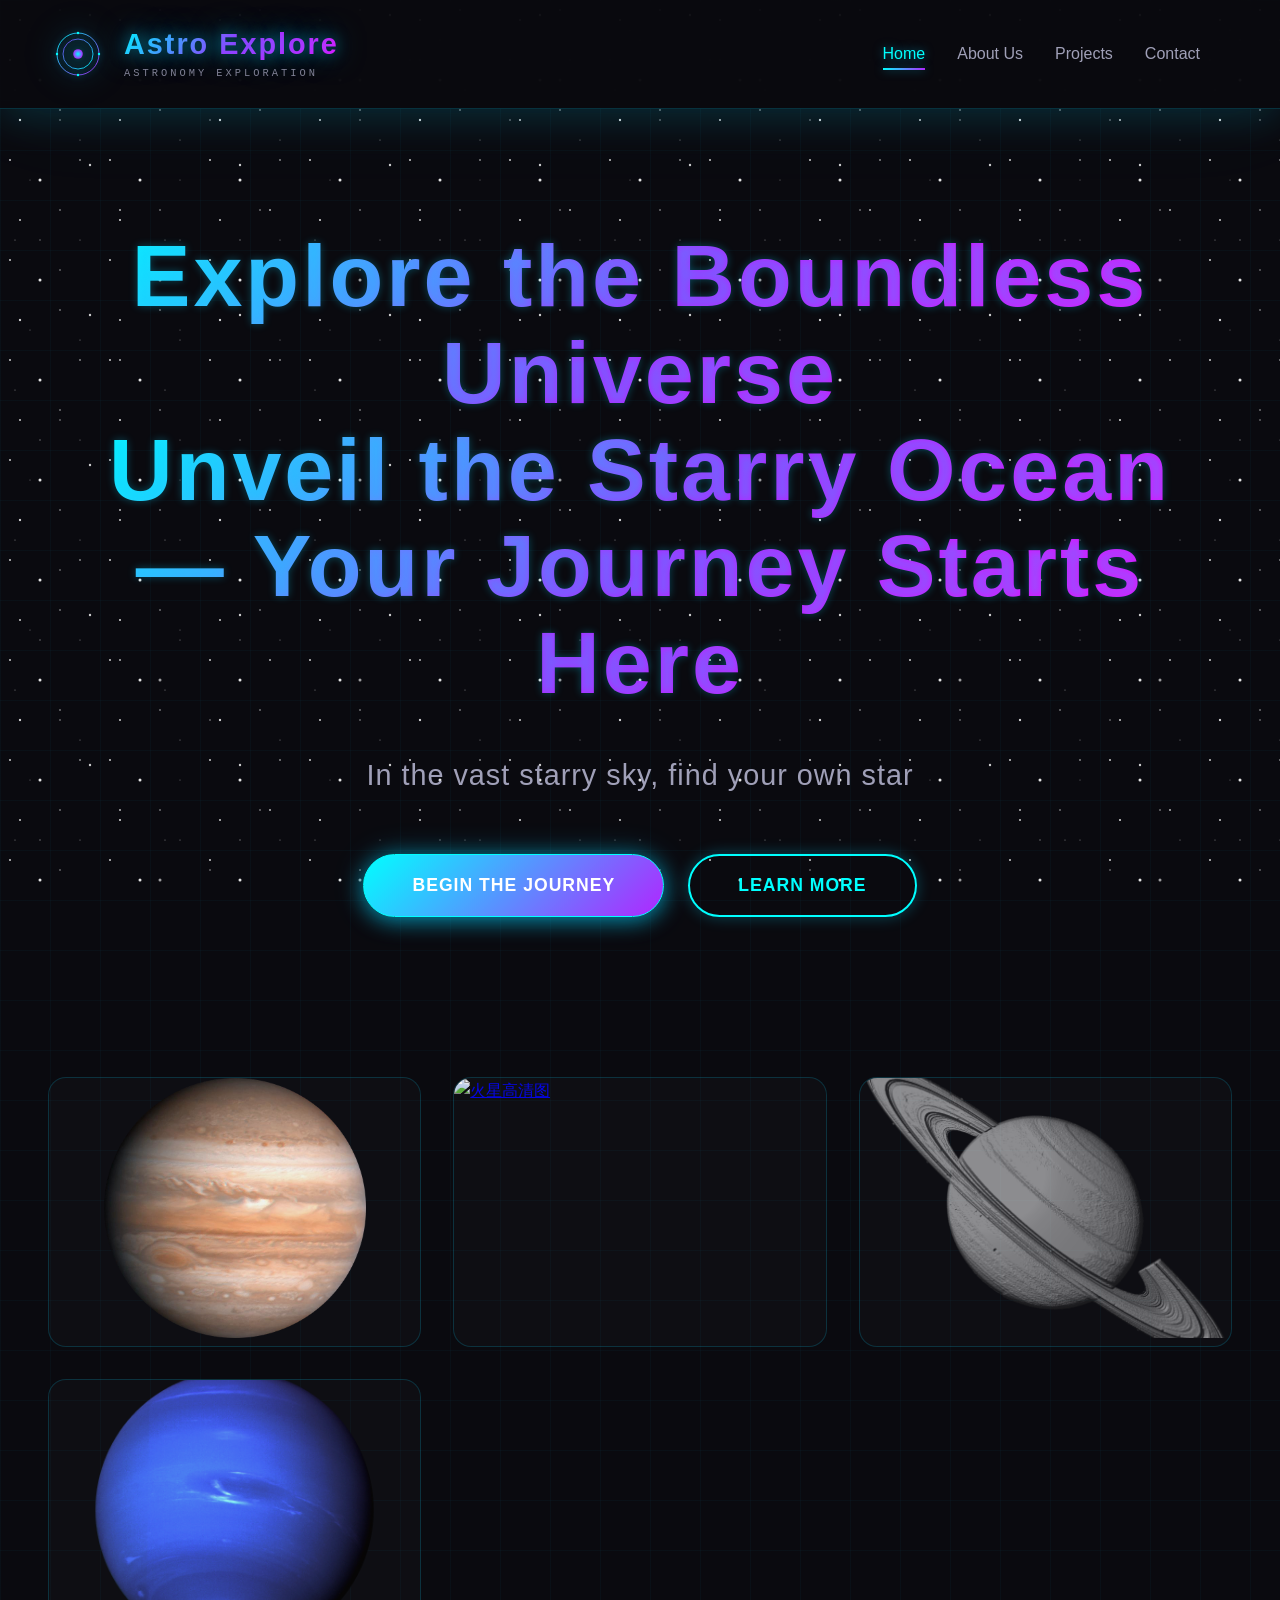
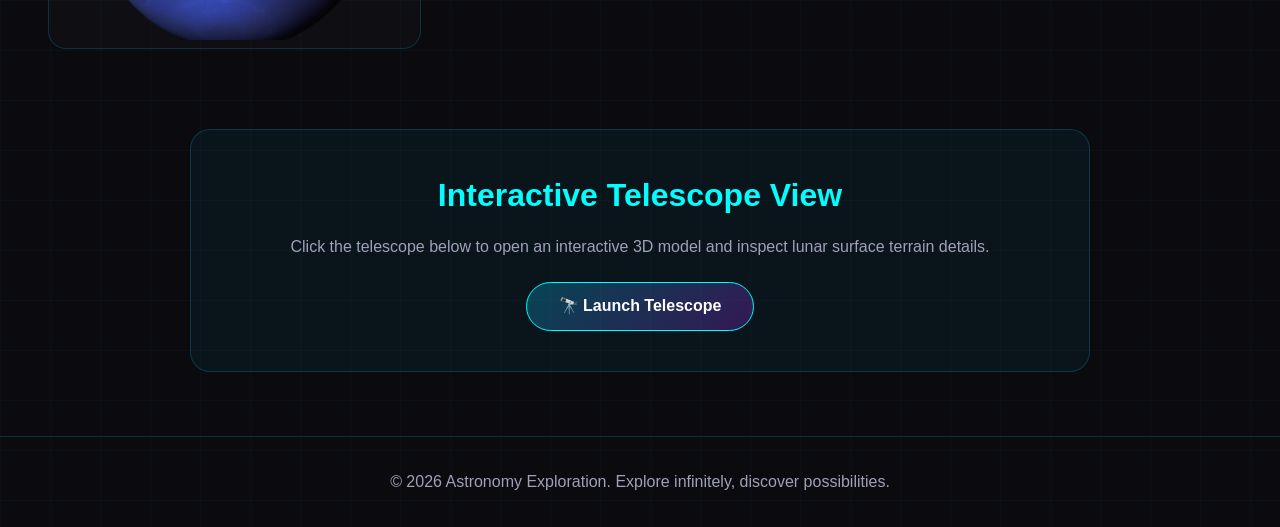
==== index.html @ 8b3b0488 "Replace repository with local Astronomy exploration site Made-with: Cursor" ====
<!DOCTYPE html>
<html lang="zh-CN">
<head>
    <meta charset="UTF-8">
    <meta name="viewport" content="width=device-width, initial-scale=1.0">
    <title data-i18n="title">天文探索 - 探索宇宙的奥秘</title>
    <link rel="stylesheet" href="styles.css">
</head>
<body>
    <!-- 星空背景 -->
    <div class="stars"></div>
    <div class="stars2"></div>
    <div class="stars3"></div>

    <!-- 导航栏 -->
    <nav class="navbar">
        <div class="nav-container">
            <div class="logo">
                <div class="logo-icon-wrapper">
                    <svg class="logo-icon" viewBox="0 0 100 100" xmlns="http://www.w3.org/2000/svg">
                        <!-- 外层轨道 -->
                        <circle class="orbit orbit-1" cx="50" cy="50" r="35" fill="none" stroke="url(#gradient1)" stroke-width="1.5"/>
                        <!-- 中层轨道 -->
                        <circle class="orbit orbit-2" cx="50" cy="50" r="25" fill="none" stroke="url(#gradient2)" stroke-width="1.5"/>
                        <!-- 中心星体 -->
                        <circle class="core" cx="50" cy="50" r="8" fill="url(#gradient3)"/>
                        <!-- 外层星点 -->
                        <circle class="star star-1" cx="50" cy="15" r="2" fill="#00ffff"/>
                        <circle class="star star-2" cx="85" cy="50" r="2" fill="#00ffff"/>
                        <circle class="star star-3" cx="50" cy="85" r="2" fill="#00ffff"/>
                        <circle class="star star-4" cx="15" cy="50" r="2" fill="#00ffff"/>
                        <!-- 渐变定义 -->
                        <defs>
                            <linearGradient id="gradient1" x1="0%" y1="0%" x2="100%" y2="100%">
                                <stop offset="0%" style="stop-color:#00ffff;stop-opacity:1" />
                                <stop offset="100%" style="stop-color:#b026ff;stop-opacity:1" />
                            </linearGradient>
                            <linearGradient id="gradient2" x1="0%" y1="0%" x2="100%" y2="100%">
                                <stop offset="0%" style="stop-color:#7c3aed;stop-opacity:1" />
                                <stop offset="100%" style="stop-color:#00ffff;stop-opacity:1" />
                            </linearGradient>
                            <radialGradient id="gradient3" cx="50%" cy="50%">
                                <stop offset="0%" style="stop-color:#00ffff;stop-opacity:1" />
                                <stop offset="100%" style="stop-color:#b026ff;stop-opacity:1" />
                            </radialGradient>
                        </defs>
                    </svg>
                </div>
                <div class="logo-text-wrapper">
                    <span class="logo-text" data-i18n="logo">天文探索</span>
                    <span class="logo-subtitle" data-i18n="logo.subtitle">ASTRONOMY EXPLORATION</span>
                </div>
            </div>
            <ul class="nav-menu">
                <li><a href="#" class="nav-link active" data-tab="home" data-i18n="nav.home">主页</a></li>
                <li><a href="#" class="nav-link" data-tab="about" data-i18n="nav.about">关于我们</a></li>
                <li><a href="#" class="nav-link" data-tab="projects" data-i18n="nav.projects">项目介绍</a></li>
                <li><a href="#" class="nav-link" data-tab="contact" data-i18n="nav.contact">联系我</a></li>
                <li>
                    <button class="lang-toggle" id="langToggle" title="切换语言">
                        <span class="lang-text">EN</span>
                    </button>
                </li>
            </ul>
        </div>
    </nav>

    <!-- 主内容区域 -->
    <main class="main-content">
        <!-- 主页 -->
        <section id="home" class="tab-content active">
            <div class="hero-section">
                <h1 class="hero-title">
                    <span class="title-line" data-i18n="hero.title1">探索无限宇宙</span>
                    <span class="title-line" data-i18n="hero.title2">揭秘星辰大海，从这里开始</span>
                </h1>
                <p class="hero-subtitle" data-i18n="hero.subtitle">在浩瀚的星空中，寻找属于你的那颗星</p>
                <div class="hero-buttons">
                    <button class="btn btn-primary" data-i18n="hero.btn1">开启旅程</button>
                    <button class="btn btn-secondary" data-i18n="hero.btn2">了解更多</button>
                </div>
            </div>
            <div class="celestial-gallery">
                <a class="celestial-link-card" href="jupiter.html" aria-label="查看木星详细页">
                    <img class="feature-image feature-image-blend jupiter-full" src="assets/images/planets/jupiter.png" alt="木星高清图">
                </a>
                <a class="celestial-link-card" href="mars.html" aria-label="查看火星详细页">
                    <img class="feature-image feature-image-blend mars-full" src="assets/images/planets/mars.png" alt="火星高清图">
                </a>
                <a class="celestial-link-card" href="saturn.html" aria-label="查看土星详细页">
                    <img class="feature-image feature-image-blend" src="assets/images/planets/saturn.png" alt="土星高清图">
                </a>
                <a class="celestial-link-card" href="neptune.html" aria-label="查看海王星详细页">
                    <img class="feature-image feature-image-blend" src="assets/images/planets/neptune.png" alt="海王星高清图">
                </a>
            </div>

            <section class="telescope-zone">
                <h2 data-i18n="telescope.title">望远镜互动观测</h2>
                <p data-i18n="telescope.desc">点击下方望远镜，打开可旋转的 3D 模型，查看月球表面地形细节。</p>
                <button class="telescope-btn" id="openTelescope" type="button" data-i18n="telescope.btn">
                    <span class="telescope-icon">🔭</span>
                    <span class="telescope-label">启动望远镜</span>
                </button>
            </section>
        </section>

        <!-- 关于我们 -->
        <section id="about" class="tab-content">
            <div class="content-wrapper">
                <h2 class="section-title" data-i18n="about.title">关于我们</h2>
                <div class="about-sections">
                    <article class="about-block">
                        <h3 data-i18n="about.bg.title">背景介绍</h3>
                        <p data-i18n="about.bg.text">天文探索团队源于成员对宇宙的持续兴趣与学术探索的热情。团队以观测实践与理论学习相结合的方式，围绕基础天文现象、星空文化及科学传播展开活动。在持续的学习与实践中，成员逐步建立起对天文学的系统认知，并尝试将专业知识转化为面向公众的科普内容，提升科学传播能力。</p>
                    </article>
                    <article class="about-block">
                        <h3 data-i18n="about.team.title">团队与合作机构</h3>
                        <p data-i18n="about.team.text">团队成员由具备不同兴趣方向的高中生组成，分工涵盖观测记录、基础数据整理、内容撰写与视觉呈现等。团队在校内外积极开展交流，与学校社团、天文爱好者组织及科普平台建立合作关系，参与观测活动与科普实践。通过协作与项目推进，团队不断提升成员的研究能力、沟通能力与跨领域合作能力。</p>
                    </article>
                    <article class="about-block">
                        <h3 data-i18n="about.mission.title">使命与愿景</h3>
                        <p class="about-mission-body">
                            <strong data-i18n="about.mission.label1">使命：</strong><span data-i18n="about.mission.p1">让高质量的天文知识与观测体验触达更多人。</span><br>
                            <strong data-i18n="about.mission.label2">愿景：</strong><span data-i18n="about.mission.p2">成为连接星空与公众的可靠桥梁，陪伴每一位探索者仰望夜空、理解宇宙。</span>
                        </p>
                    </article>
                </div>
            </div>
        </section>

        <!-- 项目介绍 -->
        <section id="projects" class="tab-content">
            <div class="content-wrapper">
                <h2 class="section-title" data-i18n="projects.title">项目介绍</h2>
                <div class="projects-grid">
                    <div class="project-card">
                        <div class="project-image">
                            <div class="project-icon">🌀</div>
                        </div>
                        <div class="project-info">
                            <h3 data-i18n="projects.p1.title">Minnie-Astrophysics</h3>
                            <p data-i18n="projects.p1.desc">基于 LIGO 真实数据，围绕 GW150914 与 GW170817 完成引力波信号的频谱分析、滤波清洗、Q-transform 可视化与音频化（WAV）流程，将“时空涟漪”转化为可看、可听的科研体验。</p>
                            <a class="project-link" href="minnie-astrophysics.html" data-i18n="projects.p1.link">查看项目详情</a>
                        </div>
                    </div>
                    <div class="project-card">
                        <div class="project-image">
                            <div class="project-icon">⭐</div>
                        </div>
                        <div class="project-info">
                            <h3 data-i18n="projects.p2.title">深空天体摄影</h3>
                            <p data-i18n="projects.p2.desc">使用专业设备拍摄深空天体，包括星云、星系、星团等，记录宇宙的壮美。</p>
                            <div class="project-tags">
                                <span data-i18n="projects.p2.tag1">摄影</span>
                                <span data-i18n="projects.p2.tag2">深空</span>
                                <span data-i18n="projects.p2.tag3">后期</span>
                            </div>
                        </div>
                    </div>
                    <div class="project-card">
                        <div class="project-image">
                            <div class="project-icon">🛰️</div>
                        </div>
                        <div class="project-info">
                            <h3 data-i18n="projects.p3.title">卫星追踪系统</h3>
                            <p data-i18n="projects.p3.desc">开发实时卫星追踪系统，预测卫星过境时间，帮助天文爱好者观测人造卫星。</p>
                            <div class="project-tags">
                                <span data-i18n="projects.p3.tag1">开发</span>
                                <span data-i18n="projects.p3.tag2">追踪</span>
                                <span data-i18n="projects.p3.tag3">预测</span>
                            </div>
                        </div>
                    </div>
                </div>
            </div>
        </section>

        <!-- 联系我 -->
        <section id="contact" class="tab-content">
            <div class="content-wrapper">
                <h2 class="section-title" data-i18n="contact.title">联系我</h2>
                <div class="contact-container">
                    <div class="contact-info">
                        <h3 data-i18n="contact.subtitle">让我们一起探索宇宙</h3>
                        <p data-i18n="contact.desc">如果您对天文学感兴趣，或者想要交流观测经验，欢迎与我联系！</p>
                        <div class="contact-methods">
                            <div class="contact-item">
                                <span class="contact-icon">📧</span>
                                <div>
                                    <h4 data-i18n="contact.email.label">邮箱</h4>
                                    <p>tengziyu0923@icloud.com</p>
                                </div>
                            </div>
                            <div class="contact-item">
                                <span class="contact-icon">📞</span>
                                <div>
                                    <h4 data-i18n="contact.social.label">电话</h4>
                                    <p data-i18n="contact.social.desc">+86 16622374420</p>
                                </div>
                            </div>
                            <div class="contact-item">
                                <span class="contact-icon">📍</span>
                                <div>
                                    <h4 data-i18n="contact.location.label">位置</h4>
                                    <p data-i18n="contact.location.desc">中国 · 北京</p>
                                </div>
                            </div>
                        </div>
                    </div>
                    <form class="contact-form">
                        <div class="form-group">
                            <label for="name" data-i18n="contact.form.name">姓名</label>
                            <input type="text" id="name" name="name" data-i18n-placeholder="contact.form.namePlaceholder" placeholder="请输入您的姓名" required>
                        </div>
                        <div class="form-group">
                            <label for="email" data-i18n="contact.form.email">邮箱</label>
                            <input type="email" id="email" name="email" data-i18n-placeholder="contact.form.emailPlaceholder" placeholder="请输入您的邮箱" required>
                        </div>
                        <div class="form-group">
                            <label for="subject" data-i18n="contact.form.subject">主题</label>
                            <input type="text" id="subject" name="subject" data-i18n-placeholder="contact.form.subjectPlaceholder" placeholder="请输入邮件主题" required>
                        </div>
                        <div class="form-group">
                            <label for="message" data-i18n="contact.form.message">留言</label>
                            <textarea id="message" name="message" rows="5" data-i18n-placeholder="contact.form.messagePlaceholder" placeholder="请输入您的留言..." required></textarea>
                        </div>
                        <button type="submit" class="btn btn-primary btn-block" data-i18n="contact.form.submit">发送消息</button>
                    </form>
                </div>
            </div>
        </section>
    </main>

    <div class="model-modal" id="terrainModal" aria-hidden="true">
        <div class="model-modal-content">
            <button class="model-close" id="closeTelescope" type="button" aria-label="关闭">×</button>
            <h3 data-i18n="telescope.modalTitle">月球地形 3D 观测（Sketchfab）</h3>
            <iframe
                title="Moon terrain model"
                frameborder="0"
                allowfullscreen
                mozallowfullscreen="true"
                webkitallowfullscreen="true"
                allow="autoplay; fullscreen; xr-spatial-tracking"
                xr-spatial-tracking
                execution-while-out-of-viewport
                execution-while-not-rendered
                web-share
                src="https://sketchfab.com/models/ce9c009b517b421eab8c8429b536382f/embed">
            </iframe>
        </div>
    </div>

    <!-- 页脚 -->
    <footer class="footer">
        <p>&copy; 2026 <span data-i18n="footer.brand">天文探索</span>. <span data-i18n="footer.text">探索无限，发现可能.</span></p>
    </footer>

    <script src="script.js"></script>
</body>
</html>
---- styles.css ----
* {
    margin: 0;
    padding: 0;
    box-sizing: border-box;
}

:root {
    --primary-color: #00d4ff;
    --secondary-color: #7c3aed;
    --accent-color: #ff006e;
    --neon-cyan: #00ffff;
    --neon-purple: #b026ff;
    --neon-pink: #ff00ff;
    --bg-dark: #0a0a0f;
    --bg-darker: #050508;
    --text-primary: #ffffff;
    --text-secondary: #a0a0b8;
    --card-bg: rgba(0, 212, 255, 0.05);
    --border-color: rgba(0, 212, 255, 0.2);
    --glow-color: rgba(0, 212, 255, 0.5);
}

body {
    font-family: 'Segoe UI', 'Microsoft YaHei', Tahoma, Geneva, Verdana, sans-serif;
    background: var(--bg-dark);
    background-image: 
        linear-gradient(rgba(0, 212, 255, 0.03) 1px, transparent 1px),
        linear-gradient(90deg, rgba(0, 212, 255, 0.03) 1px, transparent 1px);
    background-size: 50px 50px;
    color: var(--text-primary);
    line-height: 1.6;
    overflow-x: hidden;
    position: relative;
    min-height: 100vh;
}

/* 星空背景动画 */
.stars, .stars2, .stars3 {
    position: fixed;
    top: 0;
    left: 0;
    width: 100%;
    height: 100%;
    pointer-events: none;
    z-index: 0;
}

.stars {
    background: transparent url('data:image/svg+xml,<svg xmlns="http://www.w3.org/2000/svg" width="100" height="100"><circle cx="20" cy="20" r="1" fill="white" opacity="0.8"/><circle cx="80" cy="40" r="0.5" fill="white" opacity="0.6"/><circle cx="40" cy="80" r="1.5" fill="white" opacity="0.9"/><circle cx="60" cy="10" r="0.8" fill="white" opacity="0.7"/><circle cx="10" cy="60" r="1" fill="white" opacity="0.8"/></svg>') repeat;
    animation: moveStars 200s linear infinite;
}

.stars2 {
    background: transparent url('data:image/svg+xml,<svg xmlns="http://www.w3.org/2000/svg" width="150" height="150"><circle cx="30" cy="30" r="0.5" fill="white" opacity="0.5"/><circle cx="120" cy="60" r="1" fill="white" opacity="0.7"/><circle cx="60" cy="120" r="0.8" fill="white" opacity="0.6"/><circle cx="90" cy="15" r="1.2" fill="white" opacity="0.8"/><circle cx="15" cy="90" r="0.6" fill="white" opacity="0.5"/></svg>') repeat;
    animation: moveStars 150s linear infinite;
}

.stars3 {
    background: transparent url('data:image/svg+xml,<svg xmlns="http://www.w3.org/2000/svg" width="200" height="200"><circle cx="40" cy="40" r="0.8" fill="white" opacity="0.4"/><circle cx="160" cy="80" r="1.5" fill="white" opacity="0.6"/><circle cx="80" cy="160" r="1" fill="white" opacity="0.5"/><circle cx="120" cy="20" r="0.7" fill="white" opacity="0.4"/><circle cx="20" cy="120" r="1.2" fill="white" opacity="0.5"/></svg>') repeat;
    animation: moveStars 100s linear infinite;
}

@keyframes moveStars {
    from {
        transform: translateY(0);
    }
    to {
        transform: translateY(-2000px);
    }
}

/* 导航栏 */
.navbar {
    position: fixed;
    top: 0;
    width: 100%;
    background: rgba(10, 10, 15, 0.9);
    backdrop-filter: blur(30px);
    border-bottom: 1px solid var(--border-color);
    box-shadow: 0 8px 40px rgba(0, 212, 255, 0.15), 0 0 100px rgba(0, 212, 255, 0.05);
    z-index: 1000;
    padding: 1.5rem 0;
}

.nav-container {
    max-width: 1400px;
    margin: 0 auto;
    display: flex;
    justify-content: space-between;
    align-items: center;
    padding: 0 3rem;
}

.logo {
    display: flex;
    align-items: center;
    gap: 1rem;
    position: relative;
    cursor: pointer;
    transition: all 0.3s ease;
}

.logo:hover {
    transform: scale(1.02);
}

.logo-icon-wrapper {
    position: relative;
    width: 60px;
    height: 60px;
    display: flex;
    align-items: center;
    justify-content: center;
}

.logo-icon {
    width: 100%;
    height: 100%;
    filter: drop-shadow(0 0 15px var(--glow-color));
    animation: logo-rotate 20s linear infinite;
}

.logo-icon .orbit {
    animation: orbit-rotate 15s linear infinite;
    filter: drop-shadow(0 0 5px var(--glow-color));
}

.logo-icon .orbit-2 {
    animation: orbit-rotate-reverse 12s linear infinite;
}

.logo-icon .core {
    animation: core-pulse 3s ease-in-out infinite;
    filter: drop-shadow(0 0 10px var(--glow-color));
}

.logo-icon .star {
    animation: star-twinkle 2s ease-in-out infinite;
    filter: drop-shadow(0 0 8px var(--glow-color));
}

.logo-icon .star-1 {
    animation-delay: 0s;
}

.logo-icon .star-2 {
    animation-delay: 0.5s;
}

.logo-icon .star-3 {
    animation-delay: 1s;
}

.logo-icon .star-4 {
    animation-delay: 1.5s;
}

@keyframes logo-rotate {
    from {
        transform: rotate(0deg);
    }
    to {
        transform: rotate(360deg);
    }
}

@keyframes orbit-rotate {
    from {
        transform: rotate(0deg);
        transform-origin: 50px 50px;
    }
    to {
        transform: rotate(360deg);
        transform-origin: 50px 50px;
    }
}

@keyframes orbit-rotate-reverse {
    from {
        transform: rotate(360deg);
        transform-origin: 50px 50px;
    }
    to {
        transform: rotate(0deg);
        transform-origin: 50px 50px;
    }
}

@keyframes core-pulse {
    0%, 100% {
        r: 8;
        opacity: 1;
    }
    50% {
        r: 10;
        opacity: 0.8;
    }
}

@keyframes star-twinkle {
    0%, 100% {
        opacity: 1;
        r: 2;
    }
    50% {
        opacity: 0.3;
        r: 1.5;
    }
}

.logo-text-wrapper {
    display: flex;
    flex-direction: column;
    gap: 0.2rem;
}

.logo-text {
    font-size: 1.8rem;
    font-weight: 700;
    color: var(--text-primary);
    text-shadow: 0 0 15px var(--glow-color), 0 0 30px rgba(0, 212, 255, 0.5);
    letter-spacing: 2px;
    line-height: 1.2;
    background: linear-gradient(135deg, var(--neon-cyan), var(--neon-purple), var(--neon-pink));
    -webkit-background-clip: text;
    -webkit-text-fill-color: transparent;
    background-clip: text;
    position: relative;
}

.logo-subtitle {
    font-size: 0.65rem;
    font-weight: 400;
    color: var(--text-secondary);
    letter-spacing: 3px;
    text-transform: uppercase;
    opacity: 0.8;
    font-family: 'Courier New', monospace;
}

.nav-menu {
    display: flex;
    list-style: none;
    gap: 2rem;
}

.nav-link {
    color: var(--text-secondary);
    text-decoration: none;
    font-size: 1rem;
    transition: all 0.3s ease;
    position: relative;
    padding: 0.5rem 0;
}

.nav-link::after {
    content: '';
    position: absolute;
    bottom: 0;
    left: 0;
    width: 0;
    height: 2px;
    background: linear-gradient(90deg, var(--neon-cyan), var(--neon-purple));
    box-shadow: 0 0 10px var(--glow-color);
    transition: width 0.3s ease;
}

.nav-link:hover,
.nav-link.active {
    color: var(--neon-cyan);
    text-shadow: 0 0 10px var(--glow-color);
}

.nav-link:hover::after,
.nav-link.active::after {
    width: 100%;
}

/* 主内容区域 */
.main-content {
    position: relative;
    z-index: 1;
    margin-top: 100px;
    min-height: calc(100vh - 100px);
}

.tab-content {
    display: none;
    animation: fadeIn 0.5s ease-in;
}

.tab-content.active {
    display: block;
}

@keyframes fadeIn {
    from {
        opacity: 0;
        transform: translateY(20px);
    }
    to {
        opacity: 1;
        transform: translateY(0);
    }
}

.content-wrapper {
    max-width: 1400px;
    margin: 0 auto;
    padding: 5rem 3rem;
}

.section-title {
    font-size: 3.5rem;
    margin-bottom: 4rem;
    text-align: center;
    background: linear-gradient(135deg, var(--neon-cyan), var(--neon-purple), var(--neon-pink));
    -webkit-background-clip: text;
    -webkit-text-fill-color: transparent;
    background-clip: text;
    text-shadow: 0 0 40px var(--glow-color);
    position: relative;
    font-weight: 800;
    letter-spacing: 4px;
    line-height: 1.2;
}

.section-title::after {
    content: '';
    position: absolute;
    bottom: -20px;
    left: 50%;
    transform: translateX(-50%);
    width: 150px;
    height: 4px;
    background: linear-gradient(90deg, transparent, var(--neon-cyan), var(--neon-purple), transparent);
    box-shadow: 0 0 30px var(--glow-color);
    border-radius: 2px;
}

/* 主页样式 */
.hero-section {
    text-align: center;
    padding: 8rem 3rem;
    max-width: 1200px;
    margin: 0 auto;
}

.hero-title {
    font-size: 5.5rem;
    font-weight: 900;
    margin-bottom: 2.5rem;
    line-height: 1.1;
    letter-spacing: 3px;
}

.title-line {
    display: block;
    background: linear-gradient(135deg, var(--neon-cyan), var(--neon-purple), var(--neon-pink));
    -webkit-background-clip: text;
    -webkit-text-fill-color: transparent;
    background-clip: text;
    text-shadow: 0 0 8px rgba(0, 212, 255, 0.3);
    animation: glow-pulse 3s ease-in-out infinite;
}

@keyframes glow-pulse {
    0%, 100% {
        filter: drop-shadow(0 0 2px rgba(0, 212, 255, 0.3));
    }
    50% {
        filter: drop-shadow(0 0 5px rgba(0, 212, 255, 0.4));
    }
}

.hero-subtitle {
    font-size: 1.8rem;
    color: var(--text-secondary);
    margin-bottom: 3.5rem;
    letter-spacing: 1px;
    line-height: 1.6;
    font-weight: 300;
}

.hero-buttons {
    display: flex;
    gap: 1.5rem;
    justify-content: center;
    flex-wrap: wrap;
    margin-top: 2rem;
}

.btn {
    padding: 1.2rem 3rem;
    font-size: 1.1rem;
    border: none;
    border-radius: 50px;
    cursor: pointer;
    transition: all 0.3s ease;
    font-weight: 700;
    letter-spacing: 1px;
    text-transform: uppercase;
}

.btn-primary {
    background: linear-gradient(135deg, var(--neon-cyan), var(--neon-purple));
    color: var(--text-primary);
    box-shadow: 0 4px 20px var(--glow-color), 0 0 30px rgba(0, 212, 255, 0.3);
    border: 1px solid var(--neon-cyan);
    position: relative;
    overflow: hidden;
}

.btn-primary::before {
    content: '';
    position: absolute;
    top: 0;
    left: -100%;
    width: 100%;
    height: 100%;
    background: linear-gradient(90deg, transparent, rgba(255, 255, 255, 0.3), transparent);
    transition: left 0.5s;
}

.btn-primary:hover::before {
    left: 100%;
}

.btn-primary:hover {
    transform: translateY(-2px);
    box-shadow: 0 6px 30px var(--glow-color), 0 0 40px rgba(0, 212, 255, 0.5);
    border-color: var(--neon-cyan);
}

.btn-secondary {
    background: transparent;
    color: var(--neon-cyan);
    border: 2px solid var(--neon-cyan);
    box-shadow: 0 0 15px rgba(0, 212, 255, 0.3);
}

.btn-secondary:hover {
    background: rgba(0, 212, 255, 0.1);
    transform: translateY(-2px);
    box-shadow: 0 0 25px var(--glow-color);
    text-shadow: 0 0 10px var(--glow-color);
}

.btn-block {
    width: 100%;
}

/* 功能卡片网格 */
.features-grid {
    display: grid;
    grid-template-columns: repeat(auto-fit, minmax(280px, 1fr));
    gap: 3rem;
    padding: 5rem 3rem;
    max-width: 1400px;
    margin: 0 auto;
}

.feature-card {
    background: var(--card-bg);
    border: 1px solid var(--border-color);
    border-radius: 20px;
    padding: 3rem 2.5rem;
    text-align: center;
    transition: all 0.4s ease;
    backdrop-filter: blur(15px);
    position: relative;
    overflow: hidden;
}

.feature-image {
    width: 100%;
    height: 190px;
    object-fit: cover;
    border-radius: 14px;
    margin-bottom: 1.25rem;
    border: 0;
    box-shadow: none;
}

.feature-image-blend {
    mix-blend-mode: screen;
    opacity: 0.95;
}

.jupiter-full {
    object-fit: contain;
    object-position: center center;
}

.mars-full {
    object-fit: contain;
    object-position: center center;
}

.celestial-gallery {
    display: grid;
    grid-template-columns: repeat(auto-fit, minmax(280px, 1fr));
    gap: 2rem;
    padding: 2rem 3rem 4rem;
    max-width: 1400px;
    margin: 0 auto;
}

.celestial-link-card {
    display: block;
    border-radius: 18px;
    overflow: hidden;
    border: 1px solid rgba(0, 212, 255, 0.18);
    background: rgba(255, 255, 255, 0.02);
    transition: transform 0.25s ease, box-shadow 0.25s ease, border-color 0.25s ease;
}

.celestial-link-card .feature-image {
    height: 260px;
    margin: 0;
    border-radius: 0;
}

.celestial-link-card:hover {
    transform: translateY(-6px);
    border-color: var(--neon-cyan);
    box-shadow: 0 0 28px rgba(0, 212, 255, 0.25);
}

.feature-card::before {
    content: '';
    position: absolute;
    top: -50%;
    left: -50%;
    width: 200%;
    height: 200%;
    background: radial-gradient(circle, rgba(0, 212, 255, 0.1) 0%, transparent 70%);
    opacity: 0;
    transition: opacity 0.3s;
}

.feature-card:hover {
    transform: translateY(-10px);
    border-color: var(--neon-cyan);
    box-shadow: 0 10px 40px var(--glow-color), 0 0 60px rgba(0, 212, 255, 0.2);
}

.feature-card:hover::before {
    opacity: 1;
}

.feature-icon {
    font-size: 4rem;
    margin-bottom: 1.5rem;
    filter: drop-shadow(0 0 15px var(--glow-color));
}

.feature-card h3 {
    font-size: 1.8rem;
    margin-bottom: 1.2rem;
    color: var(--text-primary);
    font-weight: 700;
    letter-spacing: 1px;
}

.feature-card p {
    color: var(--text-secondary);
    font-size: 1.05rem;
    line-height: 1.8;
}

.telescope-zone {
    max-width: 900px;
    margin: 1rem auto 0;
    padding: 2.5rem;
    text-align: center;
    background: var(--card-bg);
    border: 1px solid var(--border-color);
    border-radius: 20px;
    backdrop-filter: blur(10px);
}

.telescope-zone h2 {
    font-size: 2rem;
    margin-bottom: 0.8rem;
    color: var(--neon-cyan);
}

.telescope-zone p {
    color: var(--text-secondary);
    margin-bottom: 1.4rem;
}

.telescope-btn {
    border: 1px solid var(--neon-cyan);
    color: var(--text-primary);
    background: linear-gradient(135deg, rgba(0, 212, 255, 0.25), rgba(176, 38, 255, 0.25));
    border-radius: 999px;
    padding: 0.85rem 2rem 0.95rem;
    font-size: 1rem;
    font-weight: 700;
    cursor: pointer;
    transition: transform 0.2s ease, box-shadow 0.2s ease;
    display: inline-flex;
    align-items: center;
    justify-content: center;
    gap: 0.55rem;
}

.telescope-btn:hover {
    transform: translateY(-2px);
    box-shadow: 0 0 24px var(--glow-color);
}

.telescope-icon {
    font-size: 1.7rem;
    line-height: 1;
    transform: translateY(1px);
}

.telescope-label {
    line-height: 1;
}

.model-modal {
    position: fixed;
    inset: 0;
    background: rgba(0, 0, 0, 0.75);
    display: none;
    align-items: center;
    justify-content: center;
    z-index: 1200;
    padding: 2rem;
}

.model-modal.show {
    display: flex;
}

.model-modal-content {
    width: min(1100px, 100%);
    background: #070b16;
    border: 1px solid var(--border-color);
    border-radius: 18px;
    padding: 1rem 1rem 1.2rem;
    position: relative;
}

.model-modal-content h3 {
    margin: 0.3rem 0 1rem;
    text-align: center;
    color: var(--text-primary);
    font-size: 1.25rem;
}

.model-modal-content iframe {
    width: 100%;
    height: min(70vh, 620px);
    border: 0;
    border-radius: 12px;
}

.model-close {
    position: absolute;
    top: 0.4rem;
    right: 0.7rem;
    border: none;
    background: transparent;
    color: var(--text-primary);
    font-size: 2rem;
    line-height: 1;
    cursor: pointer;
}

.detail-page {
    max-width: 1000px;
    margin: 0 auto;
}

.detail-hero-image {
    height: 420px;
    max-width: 1000px;
    margin: 0 auto 2rem;
    display: block;
    border-radius: 18px;
    object-fit: contain;
    object-position: center center;
    /* 用渐变底板配合混合模式，弱化图片黑底并呈现透明融合效果 */
    background:
        radial-gradient(circle at 50% 50%, rgba(0, 212, 255, 0.35) 0%, rgba(124, 58, 237, 0.18) 45%, rgba(10, 10, 15, 0) 85%),
        transparent;
    mix-blend-mode: screen;
    opacity: 0.98;
}

.resource-links {
    margin-top: 1.5rem;
    display: flex;
    flex-wrap: wrap;
    gap: 0.8rem;
}

.resource-link {
    display: inline-block;
    padding: 0.6rem 1rem;
    border: 1px solid var(--border-color);
    border-radius: 999px;
    color: var(--neon-cyan);
    text-decoration: none;
    background: rgba(0, 212, 255, 0.08);
    transition: all 0.2s ease;
}

.resource-link:hover {
    border-color: var(--neon-cyan);
    box-shadow: 0 0 14px var(--glow-color);
}

.detail-nav {
    margin-top: 1.6rem;
    display: flex;
    justify-content: space-between;
    gap: 0.8rem;
    flex-wrap: wrap;
}

/* 关于我们页面 */
.about-sections {
    display: flex;
    flex-direction: column;
    gap: 2.5rem;
    max-width: 880px;
    margin: 0 auto;
}

.about-block {
    background: var(--card-bg);
    border: 1px solid var(--border-color);
    border-radius: 20px;
    padding: 2rem 2.25rem;
    backdrop-filter: blur(10px);
    transition: border-color 0.3s ease, box-shadow 0.3s ease;
}

.about-block:hover {
    border-color: rgba(0, 212, 255, 0.35);
    box-shadow: 0 0 24px rgba(0, 212, 255, 0.08);
}

.about-block h3 {
    font-size: 1.65rem;
    margin-bottom: 1.25rem;
    color: var(--neon-cyan);
    text-shadow: 0 0 16px var(--glow-color);
    font-weight: 700;
    letter-spacing: 1px;
}

.about-block p {
    color: var(--text-secondary);
    margin: 0;
    line-height: 2;
    font-size: 1.08rem;
}

.about-mission-body strong {
    color: var(--text-primary);
    font-weight: 600;
    margin-right: 0.35rem;
}

.about-mission-body br + strong {
    display: inline-block;
    margin-top: 0.75rem;
}

/* 项目介绍页面 */
.projects-grid {
    display: grid;
    grid-template-columns: repeat(auto-fit, minmax(320px, 1fr));
    gap: 3rem;
}

.project-card {
    background: var(--card-bg);
    border: 1px solid var(--border-color);
    border-radius: 15px;
    overflow: hidden;
    transition: all 0.3s ease;
    backdrop-filter: blur(10px);
    position: relative;
}

.project-card::after {
    content: '';
    position: absolute;
    top: 0;
    left: 0;
    right: 0;
    bottom: 0;
    border: 1px solid transparent;
    border-radius: 15px;
    background: linear-gradient(135deg, var(--neon-cyan), var(--neon-purple)) border-box;
    -webkit-mask: linear-gradient(#fff 0 0) padding-box, linear-gradient(#fff 0 0);
    -webkit-mask-composite: destination-out;
    mask: linear-gradient(#fff 0 0) padding-box, linear-gradient(#fff 0 0);
    mask-composite: exclude;
    opacity: 0;
    transition: opacity 0.3s;
    pointer-events: none;
}

.project-card:hover {
    transform: translateY(-10px);
    border-color: var(--neon-cyan);
    box-shadow: 0 10px 40px var(--glow-color), 0 0 60px rgba(0, 212, 255, 0.2);
}

.project-card:hover::after {
    opacity: 1;
}

.project-image {
    height: 200px;
    background: linear-gradient(135deg, var(--neon-cyan), var(--neon-purple), var(--neon-pink));
    display: flex;
    align-items: center;
    justify-content: center;
    position: relative;
    overflow: hidden;
}

.project-image::before {
    content: '';
    position: absolute;
    top: -50%;
    left: -50%;
    width: 200%;
    height: 200%;
    background: radial-gradient(circle, rgba(255, 255, 255, 0.1) 0%, transparent 70%);
    animation: rotate 10s linear infinite;
}

@keyframes rotate {
    from {
        transform: rotate(0deg);
    }
    to {
        transform: rotate(360deg);
    }
}

.project-icon {
    font-size: 5rem;
}

.project-info {
    padding: 2.5rem;
}

.project-info h3 {
    font-size: 1.8rem;
    margin-bottom: 1.2rem;
    color: var(--text-primary);
    font-weight: 700;
    letter-spacing: 1px;
}

.project-info p {
    color: var(--text-secondary);
    margin-bottom: 1.8rem;
    line-height: 1.9;
    font-size: 1.05rem;
}

.project-tags {
    display: flex;
    gap: 0.8rem;
    flex-wrap: wrap;
}

.project-link {
    display: inline-block;
    margin-top: 1.25rem;
    font-size: 0.95rem;
    color: var(--neon-cyan);
    text-decoration: none;
    font-weight: 600;
    letter-spacing: 0.5px;
    transition: color 0.2s ease, text-shadow 0.2s ease;
}

.project-link:hover {
    color: var(--text-primary);
    text-shadow: 0 0 12px var(--glow-color);
}

.project-tags span {
    padding: 0.4rem 1rem;
    background: rgba(108, 92, 231, 0.2);
    border: 1px solid var(--border-color);
    border-radius: 15px;
    font-size: 0.85rem;
    color: var(--secondary-color);
}

/* 联系我页面 */
.contact-container {
    display: grid;
    grid-template-columns: 1fr 1fr;
    gap: 4rem;
    max-width: 1200px;
    margin: 0 auto;
}

.contact-info h3 {
    font-size: 2.5rem;
    margin-bottom: 1.5rem;
    color: var(--neon-cyan);
    text-shadow: 0 0 20px var(--glow-color);
    font-weight: 700;
    letter-spacing: 2px;
}

.contact-info p {
    color: var(--text-secondary);
    margin-bottom: 2.5rem;
    line-height: 2;
    font-size: 1.1rem;
}

.contact-methods {
    display: flex;
    flex-direction: column;
    gap: 2rem;
}

.contact-item {
    display: flex;
    align-items: start;
    gap: 1.5rem;
}

.contact-icon {
    font-size: 2.5rem;
    width: 3rem;
    min-width: 3rem;
    text-align: center;
    line-height: 1;
}

.contact-item h4 {
    font-size: 1.2rem;
    margin-bottom: 0.5rem;
    color: var(--text-primary);
}

.contact-item p {
    color: var(--text-secondary);
    margin: 0;
}

.contact-form {
    background: var(--card-bg);
    border: 1px solid var(--border-color);
    border-radius: 25px;
    padding: 3rem;
    backdrop-filter: blur(15px);
}

.form-group {
    margin-bottom: 1.5rem;
}

.form-group label {
    display: block;
    margin-bottom: 0.5rem;
    color: var(--text-primary);
    font-weight: 500;
}

.form-group input,
.form-group textarea {
    width: 100%;
    padding: 1rem;
    background: rgba(10, 14, 39, 0.5);
    border: 1px solid var(--border-color);
    border-radius: 10px;
    color: var(--text-primary);
    font-size: 1rem;
    font-family: inherit;
    transition: all 0.3s ease;
}

.form-group input:focus,
.form-group textarea:focus {
    outline: none;
    border-color: var(--neon-cyan);
    box-shadow: 0 0 0 3px rgba(0, 212, 255, 0.2), 0 0 20px var(--glow-color);
    background: rgba(0, 212, 255, 0.05);
}

.form-group input::placeholder,
.form-group textarea::placeholder {
    color: var(--text-secondary);
}

/* 页脚 */
.footer {
    text-align: center;
    padding: 2rem;
    color: var(--text-secondary);
    border-top: 1px solid var(--border-color);
    margin-top: 4rem;
}

/* 响应式设计 */
/* 语言切换按钮 */
.lang-toggle {
    background: rgba(0, 212, 255, 0.1);
    border: 1px solid var(--neon-cyan);
    color: var(--neon-cyan);
    padding: 0.5rem 1rem;
    border-radius: 20px;
    cursor: pointer;
    font-size: 0.9rem;
    font-weight: 600;
    transition: all 0.3s ease;
    box-shadow: 0 0 10px rgba(0, 212, 255, 0.3);
    position: relative;
    overflow: hidden;
}

.lang-toggle::before {
    content: '';
    position: absolute;
    top: 50%;
    left: 50%;
    width: 0;
    height: 0;
    border-radius: 50%;
    background: rgba(0, 212, 255, 0.3);
    transform: translate(-50%, -50%);
    transition: width 0.6s, height 0.6s;
}

.lang-toggle:hover::before {
    width: 300px;
    height: 300px;
}

.lang-toggle:hover {
    background: rgba(0, 212, 255, 0.2);
    box-shadow: 0 0 20px var(--glow-color);
    transform: scale(1.05);
}

.lang-text {
    position: relative;
    z-index: 1;
    text-shadow: 0 0 10px var(--glow-color);
}

/* 固定英文版本时隐藏语言切换 */
.lang-toggle {
    display: none !important;
}

@media (max-width: 768px) {
    .nav-container {
        padding: 0 1.5rem;
    }

    .logo-icon-wrapper {
        width: 50px;
        height: 50px;
    }

    .logo-text {
        font-size: 1.4rem;
    }

    .logo-subtitle {
        font-size: 0.55rem;
        letter-spacing: 2px;
    }

    .nav-menu {
        gap: 0.8rem;
    }

    .nav-link {
        font-size: 0.9rem;
    }

    .section-title {
        font-size: 2.5rem;
        letter-spacing: 2px;
    }

    .hero-section {
        padding: 4rem 2rem;
    }

    .hero-title {
        font-size: 3rem;
        letter-spacing: 2px;
    }

    .hero-subtitle {
        font-size: 1.3rem;
    }

    .content-wrapper {
        padding: 3rem 2rem;
    }

    .about-block {
        padding: 1.65rem 1.5rem;
    }

    .about-block h3 {
        font-size: 1.45rem;
    }

    .contact-container {
        grid-template-columns: 1fr;
        gap: 3rem;
    }

    .contact-info h3 {
        font-size: 2rem;
    }

    .features-grid,
    .projects-grid {
        grid-template-columns: 1fr;
        gap: 2rem;
    }

    .feature-card {
        padding: 2rem 2rem;
    }

    .feature-image {
        height: 170px;
    }

    .celestial-gallery {
        padding: 1rem 2rem 3rem;
        gap: 1.25rem;
    }

    .celestial-link-card .feature-image {
        height: 220px;
    }

    .telescope-zone {
        padding: 1.8rem 1.2rem;
    }

    .model-modal {
        padding: 1rem;
    }

    .model-modal-content iframe {
        height: min(56vh, 420px);
    }
}

@media (max-width: 480px) {
    .nav-container {
        padding: 0 1rem;
    }

    .logo {
        gap: 0.8rem;
    }

    .logo-icon-wrapper {
        width: 45px;
        height: 45px;
    }

    .logo-text {
        font-size: 1.2rem;
        letter-spacing: 1px;
    }

    .logo-subtitle {
        font-size: 0.5rem;
        letter-spacing: 1.5px;
    }

    .nav-menu {
        gap: 0.5rem;
    }

    .nav-link {
        font-size: 0.85rem;
    }

    .section-title {
        font-size: 2rem;
        letter-spacing: 1px;
    }

    .hero-section {
        padding: 3rem 1.5rem;
    }

    .hero-title {
        font-size: 2.2rem;
        letter-spacing: 1px;
    }

    .hero-subtitle {
        font-size: 1.1rem;
    }

    .content-wrapper {
        padding: 2.5rem 1.5rem;
    }

    .btn {
        padding: 1rem 2rem;
        font-size: 1rem;
    }

    .celestial-gallery {
        padding: 1rem 1.5rem 2.5rem;
    }

    .celestial-link-card .feature-image {
        height: 190px;
    }
}
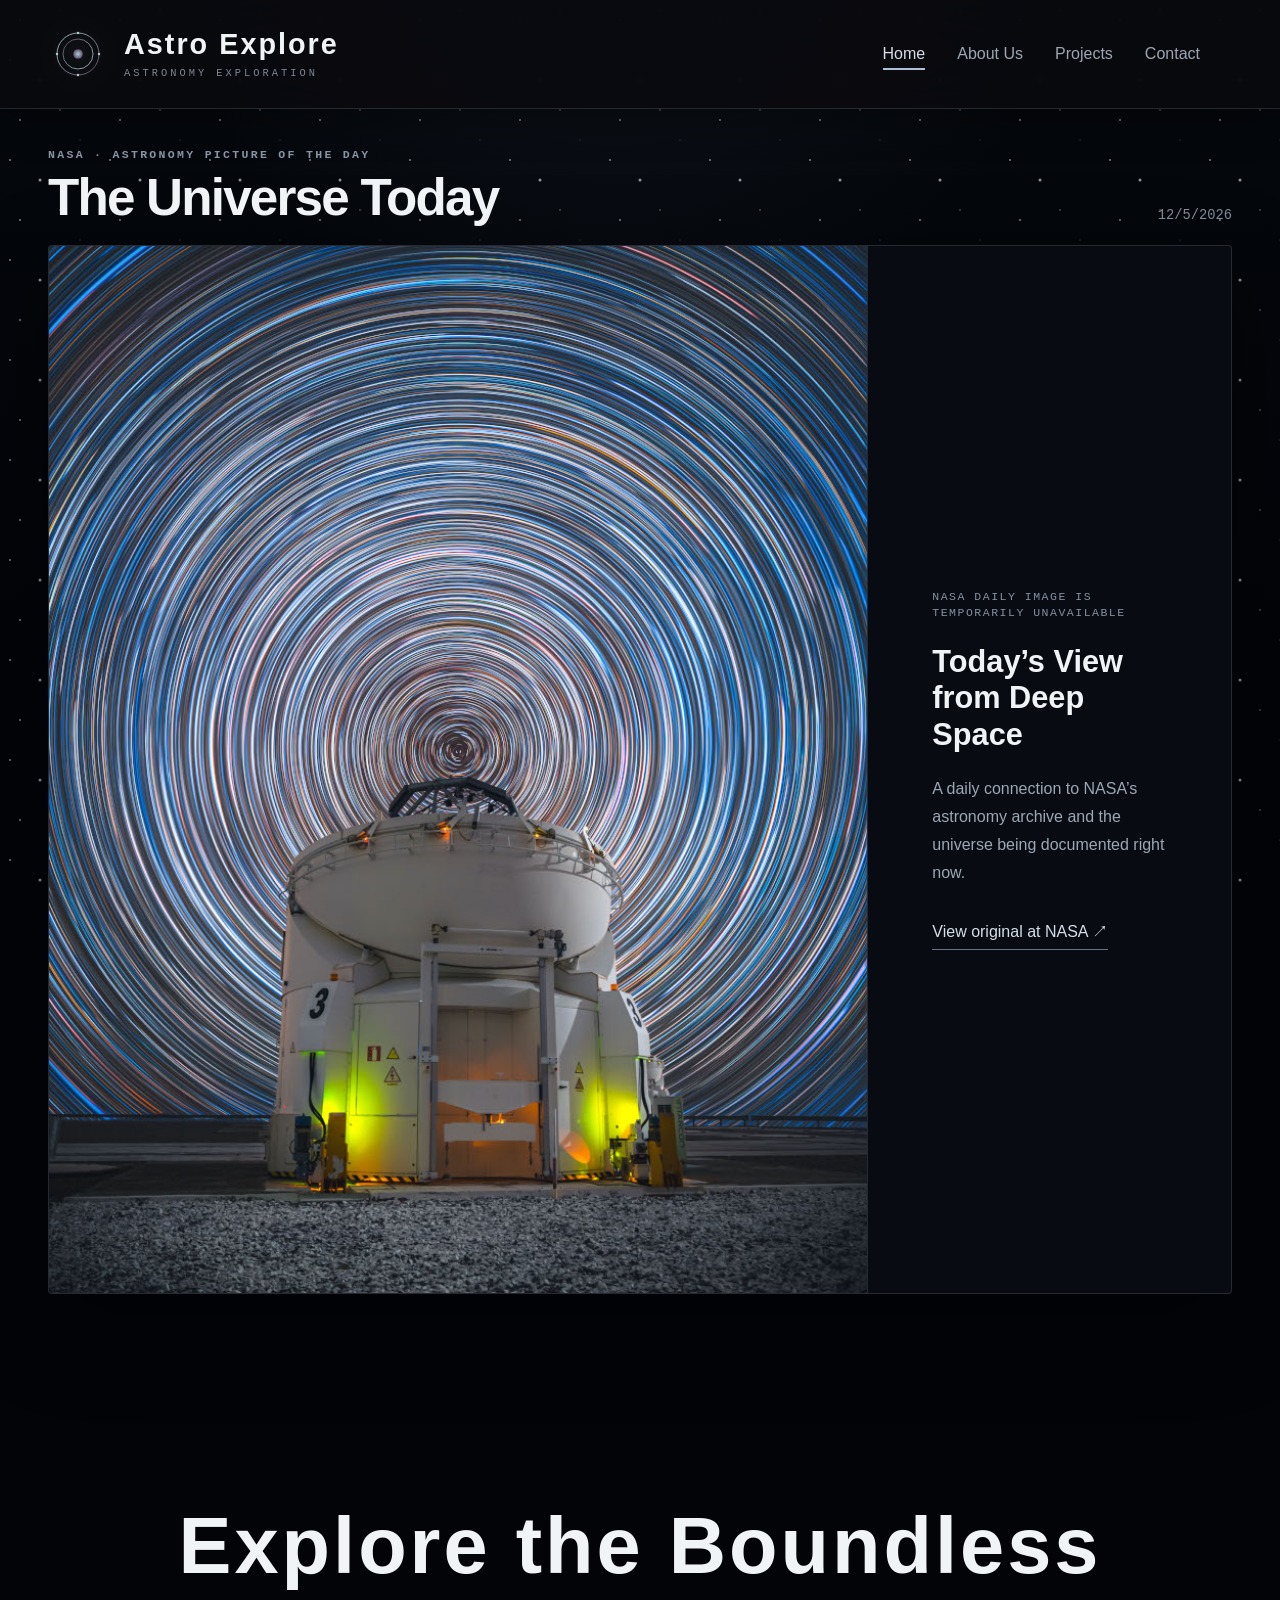
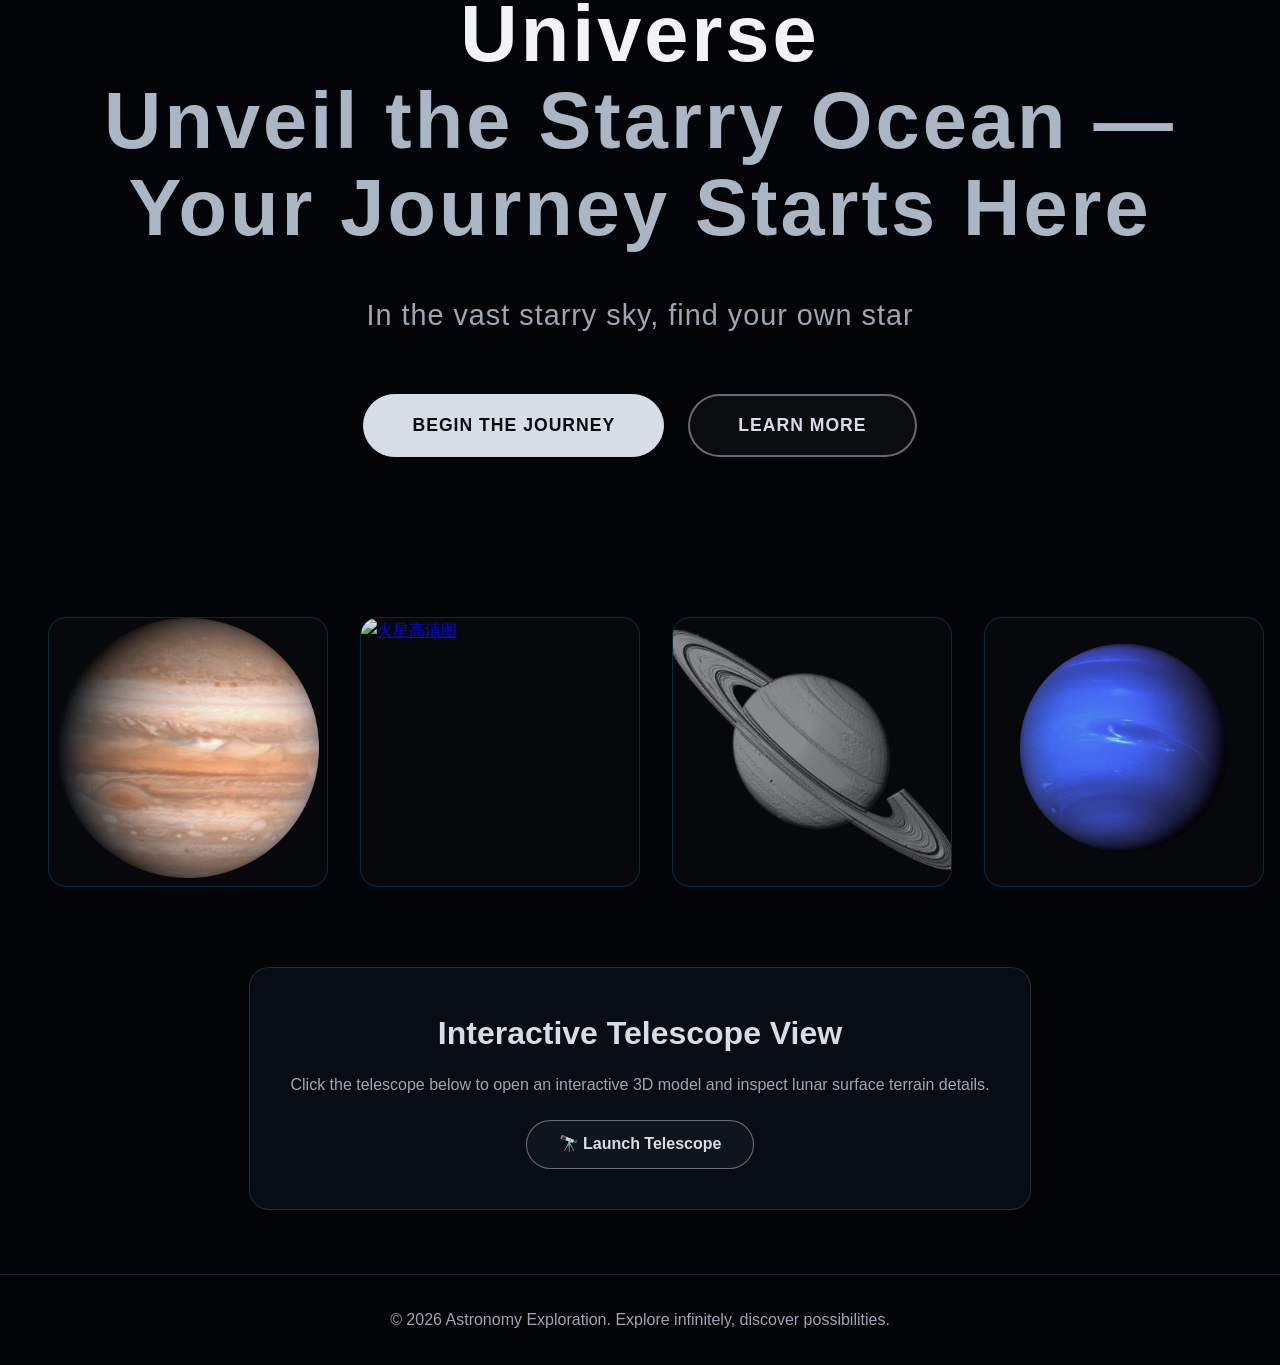
==== commit 462f427d: "Refresh astronomy homepage and project showcase" ====
--- a/index.html
+++ b/index.html
@@ -80,6 +80,28 @@
                     <button class="btn btn-secondary" data-i18n="hero.btn2">了解更多</button>
                 </div>
             </div>
+
+            <section class="daily-sky" id="dailySky" aria-labelledby="dailySkyTitle">
+                <div class="daily-sky-heading">
+                    <div>
+                        <p class="daily-sky-kicker" data-i18n="daily.kicker">NASA · ASTRONOMY PICTURE OF THE DAY</p>
+                        <h2 id="dailySkyTitle" data-i18n="daily.title">今日宇宙</h2>
+                    </div>
+                    <time class="daily-sky-date" id="dailySkyDate">—</time>
+                </div>
+                <article class="daily-sky-card" id="dailySkyCard" aria-busy="true">
+                    <div class="daily-sky-media">
+                        <img id="dailySkyImage" src="assets/images/daily-sky-fallback.jpg" alt="星轨环绕天文台的 NASA 每日天文图片">
+                        <iframe id="dailySkyVideo" title="NASA Astronomy Picture of the Day video" allow="fullscreen; picture-in-picture" hidden></iframe>
+                    </div>
+                    <div class="daily-sky-copy">
+                        <p class="daily-sky-status" id="dailySkyStatus" data-i18n="daily.loading">正在接收 NASA 深空影像…</p>
+                        <h3 id="dailySkyName" data-i18n="daily.fallbackTitle">来自深空的今日影像</h3>
+                        <p id="dailySkyDescription" data-i18n="daily.fallbackDesc">每日连接 NASA 天文图片数据库，带你观察此刻被记录下的宇宙。</p>
+                        <a id="dailySkyLink" class="daily-sky-link" href="https://apod.nasa.gov/apod/astropix.html" target="_blank" rel="noopener noreferrer" data-i18n="daily.link">在 NASA 查看原图 ↗</a>
+                    </div>
+                </article>
+            </section>
             <div class="celestial-gallery">
                 <a class="celestial-link-card" href="jupiter.html" aria-label="查看木星详细页">
                     <img class="feature-image feature-image-blend jupiter-full" src="assets/images/planets/jupiter.png" alt="木星高清图">
@@ -146,16 +168,12 @@
                     </div>
                     <div class="project-card">
                         <div class="project-image">
-                            <div class="project-icon">⭐</div>
-                        </div>
-                        <div class="project-info">
-                            <h3 data-i18n="projects.p2.title">深空天体摄影</h3>
-                            <p data-i18n="projects.p2.desc">使用专业设备拍摄深空天体，包括星云、星系、星团等，记录宇宙的壮美。</p>
-                            <div class="project-tags">
-                                <span data-i18n="projects.p2.tag1">摄影</span>
-                                <span data-i18n="projects.p2.tag2">深空</span>
-                                <span data-i18n="projects.p2.tag3">后期</span>
-                            </div>
+                            <div class="project-icon">🌌</div>
+                        </div>
+                        <div class="project-info">
+                            <h3 data-i18n="projects.p2.title">Dark Energy</h3>
+                            <p data-i18n="projects.p2.desc">基于 Tonry 等人（2003）的 Ia 型超新星数据，通过线性回归、最大似然估计与贝叶斯 MCMC 采样测量哈勃常数，将红移—距离观测转化为宇宙膨胀速率的统计证据。</p>
+                            <a class="project-link" href="dark-energy.html" data-i18n="projects.p2.link">查看项目详情</a>
                         </div>
                     </div>
                     <div class="project-card">
@@ -170,6 +188,16 @@
                                 <span data-i18n="projects.p3.tag2">追踪</span>
                                 <span data-i18n="projects.p3.tag3">预测</span>
                             </div>
+                        </div>
+                    </div>
+                    <div class="project-card">
+                        <div class="project-image">
+                            <div class="project-icon">🎛️</div>
+                        </div>
+                        <div class="project-info">
+                            <h3 data-i18n="projects.p4.title">Minnie’s Personal Website</h3>
+                            <p data-i18n="projects.p4.desc">一个互动宇宙学实验室，通过调节暗能量与宇宙参数，观察星系形成、宇宙命运和生命存在条件如何随之改变。</p>
+                            <a class="project-link" href="https://universe-parameter-game.tengziyu0923.chatgpt.site/#playground" target="_blank" rel="noopener noreferrer" data-i18n="projects.p4.link">进入互动实验 ↗</a>
                         </div>
                     </div>
                 </div>
@@ -260,4 +288,3 @@
     <script src="script.js"></script>
 </body>
 </html>
-
--- a/styles.css
+++ b/styles.css
@@ -777,8 +777,8 @@
 /* 项目介绍页面 */
 .projects-grid {
     display: grid;
-    grid-template-columns: repeat(auto-fit, minmax(320px, 1fr));
-    gap: 3rem;
+    grid-template-columns: repeat(4, minmax(0, 1fr));
+    gap: 1.5rem;
 }
 
 .project-card {
@@ -855,15 +855,21 @@
 }
 
 .project-info {
-    padding: 2.5rem;
+    padding: 2rem 1.5rem;
 }
 
 .project-info h3 {
-    font-size: 1.8rem;
+    font-size: 1.45rem;
     margin-bottom: 1.2rem;
     color: var(--text-primary);
     font-weight: 700;
     letter-spacing: 1px;
+}
+
+@media (max-width: 1100px) and (min-width: 769px) {
+    .projects-grid {
+        grid-template-columns: repeat(2, minmax(0, 1fr));
+    }
 }
 
 .project-info p {
@@ -1236,3 +1242,188 @@
     }
 }
 
+/* 2026 visual refresh: restrained deep-space palette */
+:root {
+    --primary-color: #aebfd4;
+    --secondary-color: #8e9db1;
+    --accent-color: #d9e1ea;
+    --neon-cyan: #c7d4e2;
+    --neon-purple: #9aa9bc;
+    --neon-pink: #d3dae4;
+    --bg-dark: #05080d;
+    --bg-darker: #020408;
+    --text-primary: #f1f4f7;
+    --text-secondary: #9ca7b4;
+    --card-bg: rgba(11, 16, 24, 0.78);
+    --border-color: rgba(185, 201, 218, 0.16);
+    --glow-color: rgba(151, 173, 196, 0.18);
+}
+
+body {
+    background-color: var(--bg-darker);
+    background-image:
+        radial-gradient(circle at 48% -10%, rgba(80, 98, 122, 0.14), transparent 38%),
+        linear-gradient(180deg, #05080d 0%, #020408 72%);
+    background-size: auto;
+    background-repeat: no-repeat;
+    background-attachment: fixed;
+}
+
+.stars { animation: none; opacity: 0.62; }
+.stars2, .stars3 { display: none; }
+
+.navbar {
+    background: rgba(3, 6, 11, 0.88);
+    box-shadow: 0 8px 40px rgba(0, 0, 0, 0.38);
+}
+
+.logo-text,
+.section-title,
+.title-line {
+    background: none;
+    -webkit-text-fill-color: currentColor;
+    color: var(--text-primary);
+    text-shadow: none;
+}
+
+.title-line { animation: none; }
+.title-line + .title-line { color: #aab6c3; }
+.hero-title { font-size: clamp(2.6rem, 6.2vw, 5rem); overflow-wrap: anywhere; }
+.logo-icon-wrapper { filter: grayscale(0.72) saturate(0.55); }
+
+.nav-link::after,
+.section-title::after {
+    background: #aebfd4;
+    box-shadow: none;
+}
+
+.nav-link:hover,
+.nav-link.active,
+.telescope-zone h2,
+.about-block h3,
+.contact-info h3,
+.project-link {
+    color: #d5dee8;
+    text-shadow: none;
+}
+
+.btn-primary {
+    background: #d5dde6;
+    color: #080b10;
+    border-color: #d5dde6;
+    box-shadow: none;
+}
+
+.btn-secondary,
+.telescope-btn,
+.lang-toggle {
+    color: #d5dee8;
+    border-color: rgba(213, 222, 232, 0.45);
+    background: rgba(213, 222, 232, 0.04);
+    box-shadow: none;
+}
+
+.project-image {
+    background: linear-gradient(145deg, #151d28, #080c12);
+}
+
+.project-card::after { display: none; }
+.project-tags span { color: #b6c1ce; background: rgba(182, 193, 206, 0.08); }
+
+.daily-sky {
+    max-width: 1320px;
+    width: 100%;
+    margin: 3rem auto 5rem;
+    padding: 0 3rem;
+}
+
+#home.tab-content.active {
+    display: flex;
+    flex-direction: column;
+}
+
+#home .daily-sky { order: 1; }
+#home .hero-section { order: 2; }
+#home .celestial-gallery { order: 3; }
+#home .telescope-zone { order: 4; }
+
+.daily-sky-heading {
+    display: flex;
+    align-items: end;
+    justify-content: space-between;
+    gap: 2rem;
+    margin-bottom: 1.35rem;
+}
+
+.daily-sky-kicker {
+    color: #8996a5;
+    font: 600 0.72rem/1.2 'Courier New', monospace;
+    letter-spacing: 0.2em;
+    margin-bottom: 0.65rem;
+}
+
+.daily-sky-heading h2 {
+    font-size: clamp(2rem, 4vw, 3.8rem);
+    line-height: 1;
+    letter-spacing: -0.035em;
+    font-weight: 650;
+}
+
+.daily-sky-date {
+    color: #7f8b99;
+    font: 0.86rem 'Courier New', monospace;
+    white-space: nowrap;
+}
+
+.daily-sky-card {
+    display: grid;
+    grid-template-columns: minmax(0, 1.8fr) minmax(300px, 0.8fr);
+    min-height: 520px;
+    overflow: hidden;
+    border: 1px solid rgba(185, 201, 218, 0.16);
+    border-radius: 4px;
+    background: #080c12;
+    box-shadow: 0 30px 90px rgba(0, 0, 0, 0.45);
+}
+
+.daily-sky-media { min-height: 520px; background: #020408; }
+.daily-sky-media img,
+.daily-sky-media iframe { width: 100%; height: 100%; min-height: 520px; object-fit: cover; border: 0; display: block; }
+.daily-sky-media [hidden] { display: none; }
+
+.daily-sky-copy {
+    display: flex;
+    flex-direction: column;
+    justify-content: center;
+    padding: clamp(2rem, 5vw, 4rem);
+    border-left: 1px solid var(--border-color);
+}
+
+.daily-sky-status {
+    color: #8390a0;
+    font: 0.72rem/1.4 'Courier New', monospace;
+    letter-spacing: 0.13em;
+    text-transform: uppercase;
+    margin-bottom: 1.4rem;
+}
+
+.daily-sky-copy h3 { font-size: clamp(1.55rem, 2.4vw, 2.25rem); line-height: 1.2; margin-bottom: 1.3rem; }
+.daily-sky-copy > p:not(.daily-sky-status) { color: var(--text-secondary); line-height: 1.75; display: -webkit-box; -webkit-line-clamp: 7; -webkit-box-orient: vertical; overflow: hidden; }
+.daily-sky-link { color: #d5dee8; text-decoration: none; margin-top: 2rem; width: fit-content; border-bottom: 1px solid #657386; padding-bottom: 0.3rem; }
+.daily-sky-link:hover { border-color: #d5dee8; }
+
+@media (max-width: 820px) {
+    .daily-sky { padding: 0 1.5rem; }
+    .daily-sky-card { grid-template-columns: 1fr; min-height: 0; }
+    .daily-sky-media,
+    .daily-sky-media img,
+    .daily-sky-media iframe { min-height: 300px; height: 48vw; }
+    .daily-sky-copy { border-left: 0; border-top: 1px solid var(--border-color); }
+}
+
+@media (max-width: 1080px) {
+    .nav-container { padding-inline: 1.5rem; }
+    .nav-menu { gap: 1rem; }
+    .logo-text { font-size: 1.3rem; }
+    .logo-subtitle { display: none; }
+}
